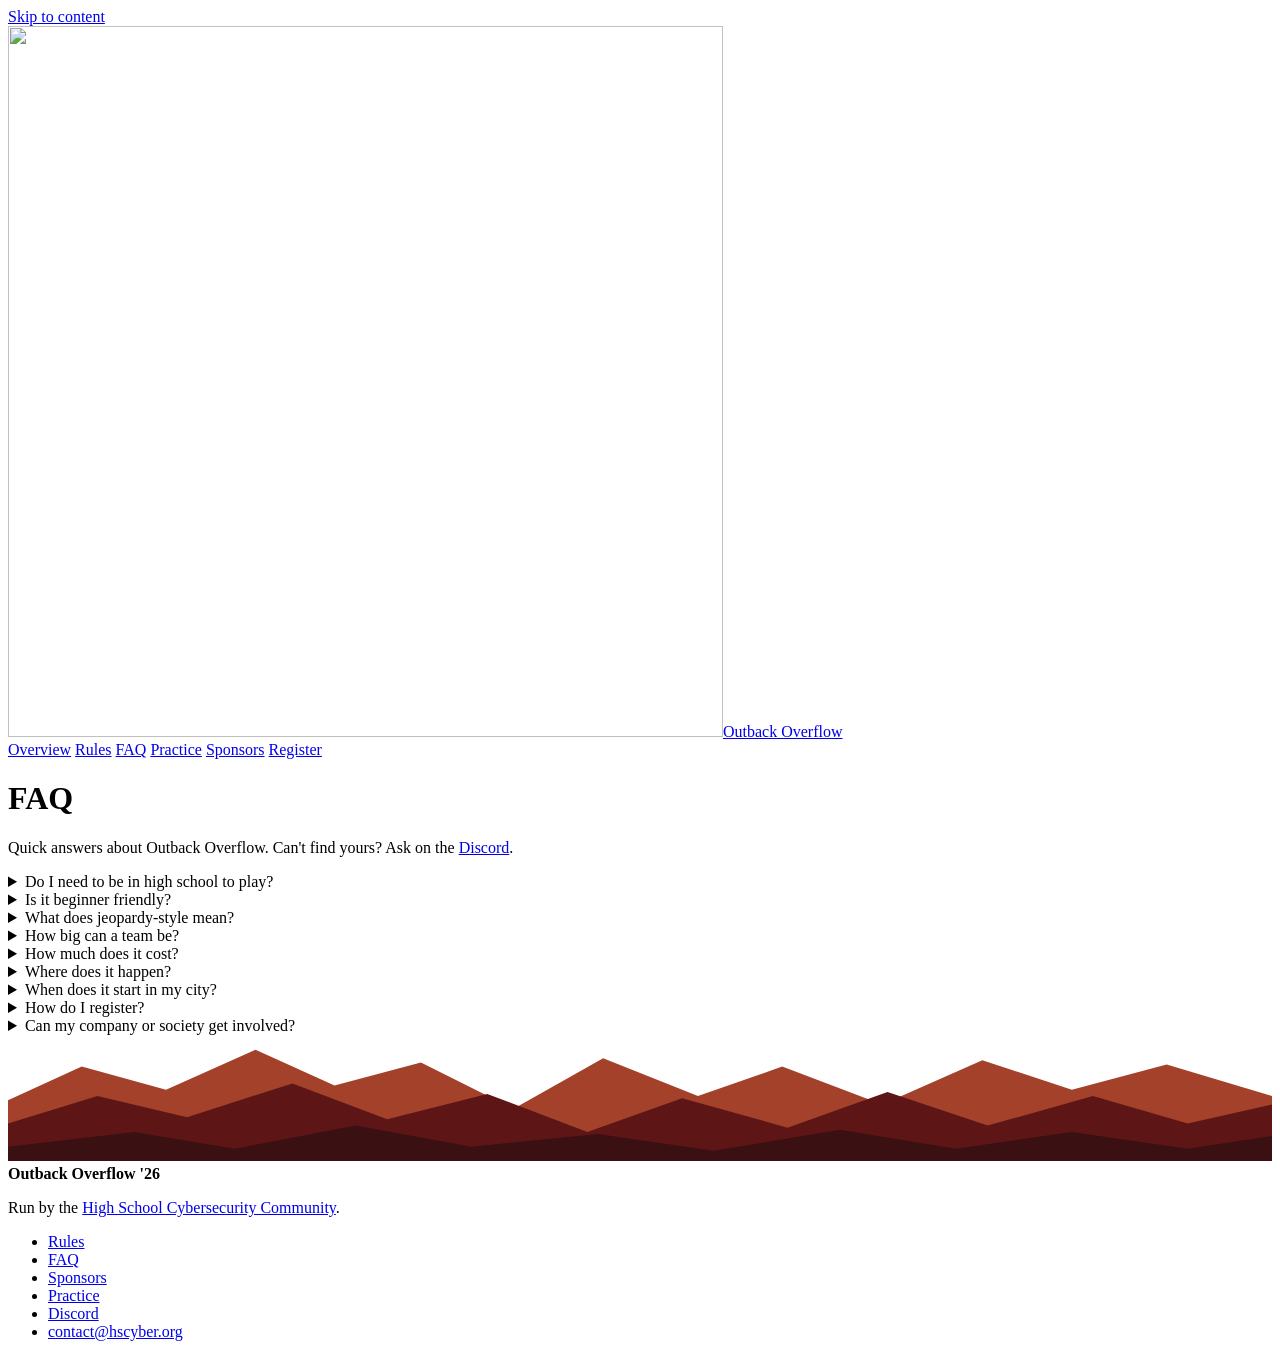
==== faq.html @ 1b4302b2 "Merge pull request #1 from AidenMohan/master pre event update" ====
<!DOCTYPE html>
<html lang="en-AU">
<head>
  <meta charset="utf-8">
  <meta name="viewport" content="width=device-width, initial-scale=1">
  <title>FAQ | Outback Overflow '26</title>
  <meta name="description" content="Answers about Outback Overflow '26: who can play, team size, cost, start times, registration and prizes.">
  <meta name="theme-color" content="#171a2d">
  <link rel="canonical" href="https://outbackoverflow26.hscyber.org/faq.html">
  
  <link rel="icon" href="/favicon.svg" type="image/svg+xml">
  <link rel="icon" href="/favicon.ico" sizes="32x32">
  <link rel="preload" href="/fonts/big-shoulders-display-latin-wght-normal.woff2" as="font" type="font/woff2" crossorigin>
  <link rel="preload" href="/fonts/atkinson-hyperlegible-next-latin-400-normal.woff2" as="font" type="font/woff2" crossorigin>
  <link rel="stylesheet" href="/styles.css">
  <meta property="og:site_name" content="Outback Overflow '26">
  <meta property="og:type" content="website">
  <meta property="og:title" content="FAQ | Outback Overflow '26">
  <meta property="og:description" content="Answers about Outback Overflow '26: who can play, team size, cost, start times, registration and prizes.">
  <meta property="og:url" content="https://outbackoverflow26.hscyber.org/faq.html">
  <meta property="og:image" content="https://outbackoverflow26.hscyber.org/media/og.png">
  <meta property="og:image:width" content="1200">
  <meta property="og:image:height" content="630">
  <meta property="og:image:alt" content="Outback Overflow '26 logo: a low-poly red rock with a red flag on top">
  <meta name="twitter:card" content="summary_large_image">
  <script src="./main.js"></script>
</head>
<body>
  <a class="skip" href="#main">Skip to content</a>
  <header class="site-header">
    <div class="wrap">
      <a class="brand" href="/"><img src="/media/logo.png" alt="" width="715" height="711"><span>Outback Overflow</span></a>
      <nav class="nav" aria-label="Main">
        <a href="/">Overview</a>
        <a href="/rules.html">Rules</a>
        <a href="/faq.html" aria-current="page">FAQ</a>
        <a href="https://practice.hscyber.org/2026/">Practice</a>
        <a href="/sponsors.html">Sponsors</a>
        <a class="btn" href="javascript:void(0)" onclick='ToEvent()'>Register</a>
      </nav>
    </div>
  </header>

  <main id="main" class="wrap page">
    <h1>FAQ</h1>
    <p class="lede">Quick answers about Outback Overflow. Can't find yours? Ask on the <a href="https://hscyber.org/discord">Discord</a>.</p>
    <div class="faq body">
      <details><summary>Do I need to be in high school to play?</summary><div class="answer"><p>No. Outback Overflow is open to everyone. High school teams also compete for their own prizes.</p></div></details>
      <details><summary>Is it beginner friendly?</summary><div class="answer"><p>Yes. Challenges range from introductory to advanced, so there's something for every level.</p></div></details>
      <details><summary>What does jeopardy-style mean?</summary><div class="answer"><p>Challenges sit on a board, grouped by category and difficulty. Your team chooses which to attempt, in any order, and scores points for each flag it submits.</p></div></details>
      <details><summary>How big can a team be?</summary><div class="answer"><p>Teams of up to 4 members are allowed.</p></div></details>
      <details><summary>How much does it cost?</summary><div class="answer"><p>Nothing. Outback Overflow is free.</p></div></details>
      <details><summary>Where does it happen?</summary><div class="answer"><p>Online, hosted on CTFd. You can play from anywhere.</p></div></details>
      <details><summary>When does it start in my city?</summary><div class="answer"><p>The event runs from 10:00 AEDT on Saturday 21 November 2026 to 10:00 AEDT on Sunday 22 November 2026. Check the <a href="/#when-h">time zone table</a> to see what that is where you live.</p></div></details>
      <details><summary>How do I register?</summary><div class="answer"><p>Registration is open on our CTFd instance at <a href="https://ctf.hscyber.org/register">ctf.hscyber.org</a>. Join the <a href="https://hscyber.org/discord">Discord</a> to find teammates, or register your spot in the in-person event <a  href="javascript:void(0)" onclick='ToEvent()'>here</a>.</div></details>
      <details><summary>Can my company or society get involved?</summary><div class="answer"><p>Yes. See <a href="/sponsors.html">how to sponsor Outback Overflow</a> or email <a href="mailto:contact@hscyber.org">contact@hscyber.org</a>.</p></div></details>
    </div>
  </main>

  <div class="ground">
    <svg class="ridge" viewBox="0 0 1200 120" preserveAspectRatio="none" aria-hidden="true" focusable="false">
      <polygon fill="#a3412a" points="0,120 0,62 70,30 150,52 235,14 310,48 392,26 480,70 565,22 655,58 735,30 830,66 925,24 1010,52 1100,28 1200,58 1200,120"/>
      <polygon fill="#5e1516" points="0,120 0,84 85,58 170,78 270,46 360,80 455,56 550,92 640,60 740,88 835,54 930,86 1030,58 1120,84 1200,66 1200,120"/>
      <polygon fill="#3a1012" points="0,120 0,106 120,92 215,108 330,86 440,106 560,94 670,110 790,90 900,108 1010,92 1120,108 1200,96 1200,120"/>
    </svg>
    <footer class="site-footer">
      <div class="wrap">
        <div>
          <strong>Outback Overflow '26</strong>
          <p>Run by the <a href="https://hscyber.org/">High School Cybersecurity Community</a>.</p>
        </div>
        <ul>
          <li><a href="/rules.html">Rules</a></li>
          <li><a href="/faq.html">FAQ</a></li>
          <li><a href="/sponsors.html">Sponsors</a></li>
          <li><a href="https://practice.hscyber.org/2026/">Practice</a></li>
          <li><a href="https://hscyber.org/discord">Discord</a></li>
          <li><a href="mailto:contact@hscyber.org">contact@hscyber.org</a></li>
        </ul>
      </div>
    </footer>
  </div>
</body>
</html>
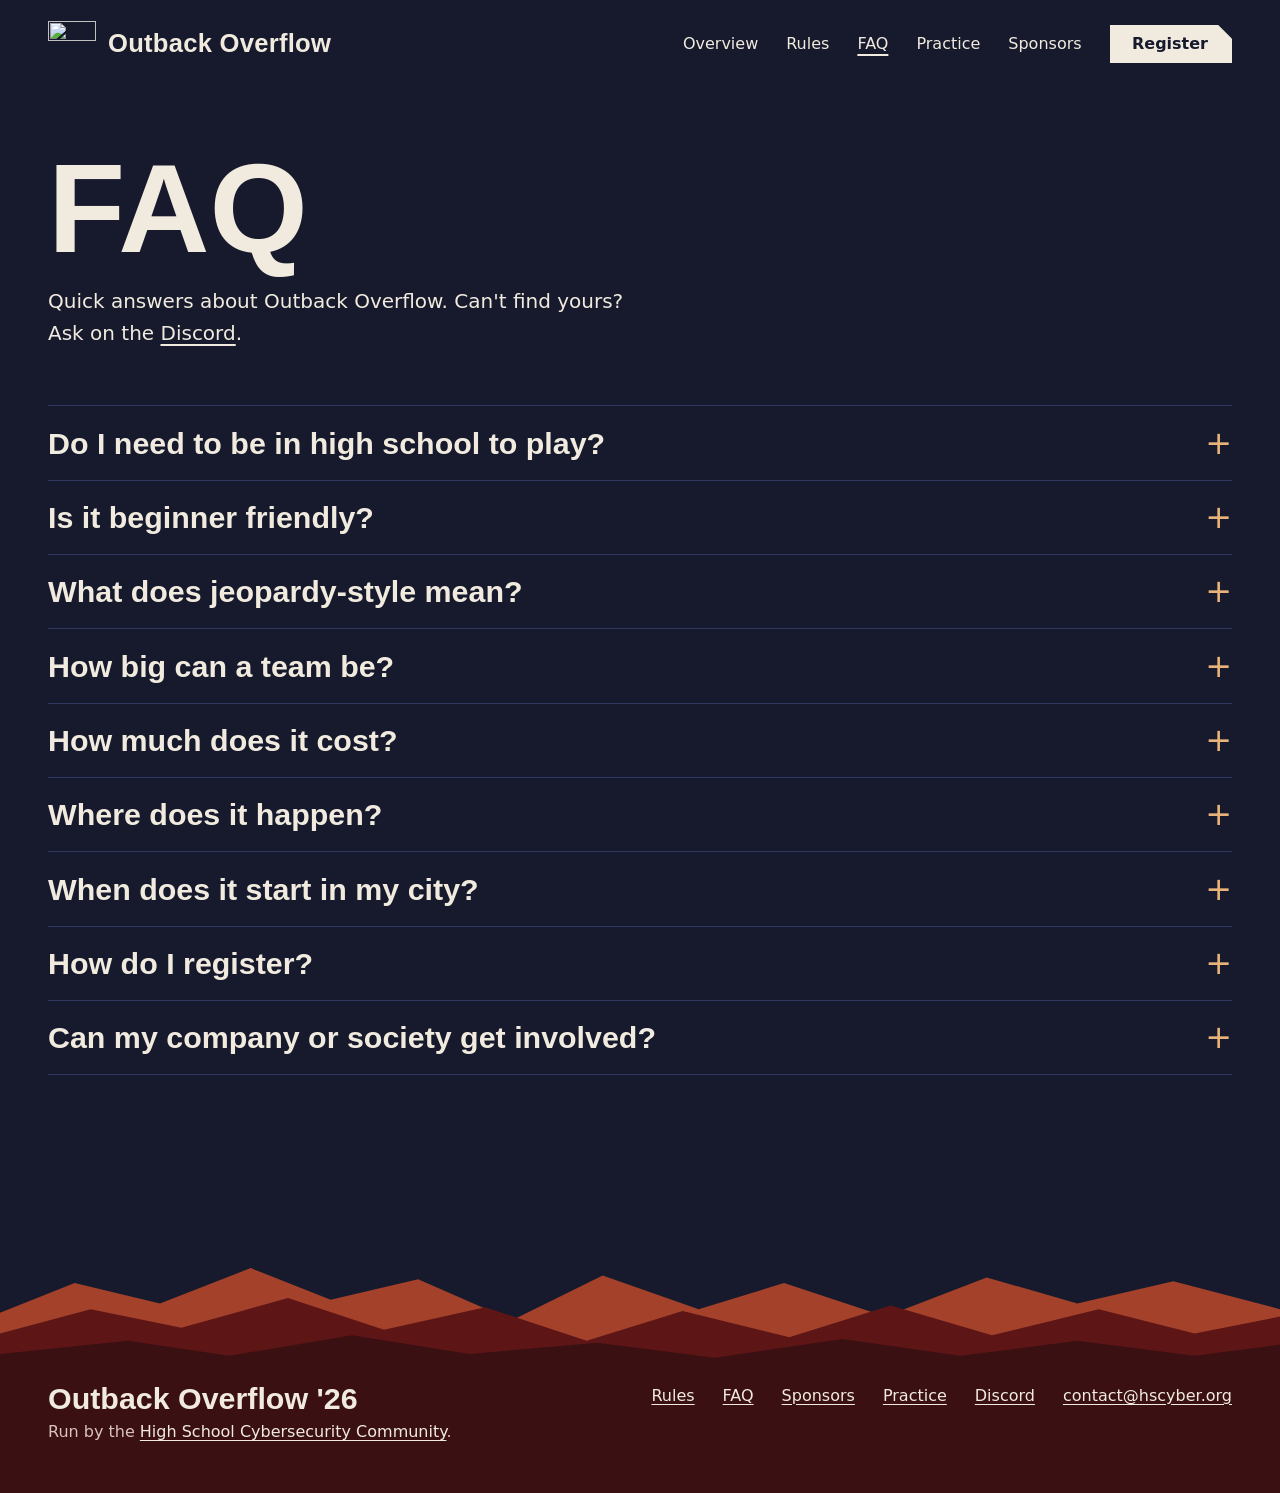
==== commit fa9934d3: "Update event duration to 36 hours and adjust related descriptions" ====
--- a/faq.html
+++ b/faq.html
@@ -51,7 +51,7 @@
       <details><summary>How big can a team be?</summary><div class="answer"><p>Teams of up to 4 members are allowed.</p></div></details>
       <details><summary>How much does it cost?</summary><div class="answer"><p>Nothing. Outback Overflow is free.</p></div></details>
       <details><summary>Where does it happen?</summary><div class="answer"><p>Online, hosted on CTFd. You can play from anywhere.</p></div></details>
-      <details><summary>When does it start in my city?</summary><div class="answer"><p>The event runs from 10:00 AEDT on Saturday 21 November 2026 to 10:00 AEDT on Sunday 22 November 2026. Check the <a href="/#when-h">time zone table</a> to see what that is where you live.</p></div></details>
+      <details><summary>When does it start in my city?</summary><div class="answer"><p>The event runs from 10:00 AEDT on Saturday 21 November 2026 to <s>10:00 AEDT</s> 22:00 AEDT on Sunday 22 November 2026. Check the <a href="/#when-h">time zone table</a> to see what that is where you live.</p></div></details>
       <details><summary>How do I register?</summary><div class="answer"><p>Registration is open on our CTFd instance at <a href="https://ctf.hscyber.org/register">ctf.hscyber.org</a>. Join the <a href="https://hscyber.org/discord">Discord</a> to find teammates, or register your spot in the in-person event <a  href="javascript:void(0)" onclick='ToEvent()'>here</a>.</div></details>
       <details><summary>Can my company or society get involved?</summary><div class="answer"><p>Yes. See <a href="/sponsors.html">how to sponsor Outback Overflow</a> or email <a href="mailto:contact@hscyber.org">contact@hscyber.org</a>.</p></div></details>
     </div>
--- a/styles.css
+++ b/styles.css
@@ -0,0 +1,321 @@
+/* Outback Overflow '26
+   Design notes
+   - Dark only: the logo has white lettering on a transparent background.
+   - The recurring motif is the buffer: 36 cells for 36 hours, then red cells that spill past the edge.
+   - Red (--flag) means the flag and the overflow. Sand is for everything else that needs emphasis.
+   - Cut corner on buttons and panels echoes the faceted rock in the logo. */
+
+@font-face {
+  font-family: "Big Shoulders Display";
+  src: url("/fonts/big-shoulders-display-latin-wght-normal.woff2") format("woff2");
+  font-weight: 100 900;
+  font-display: swap;
+}
+@font-face {
+  font-family: "Atkinson Hyperlegible Next";
+  src: url("/fonts/atkinson-hyperlegible-next-latin-400-normal.woff2") format("woff2");
+  font-weight: 400;
+  font-display: swap;
+}
+@font-face {
+  font-family: "Atkinson Hyperlegible Next";
+  src: url("/fonts/atkinson-hyperlegible-next-latin-700-normal.woff2") format("woff2");
+  font-weight: 700;
+  font-display: swap;
+}
+
+:root {
+  color-scheme: dark;
+
+  --ink: #171a2d;
+  --ink-2: #1f2340;
+  --line: #313861;
+  --chalk: #f1ebdf;
+  --dust: #b0b5cd;
+  --sand: #e8b27a;
+  --rust: #a3412a;
+  --rust-deep: #5e1516;
+  --earth: #3a1012;
+  --flag: #ff4c4c;
+  --flag-hover: #ff7373;
+
+  --display: "Big Shoulders Display", "Arial Narrow", Impact, sans-serif;
+  --text: "Atkinson Hyperlegible Next", system-ui, sans-serif;
+  --mono: ui-monospace, "SF Mono", Menlo, Consolas, monospace;
+
+  --gutter: clamp(1.25rem, 5vw, 3rem);
+  --wrap: 74rem;
+  --cut: 14px;
+}
+
+*, *::before, *::after { box-sizing: border-box; }
+html { -webkit-text-size-adjust: 100%; }
+
+body {
+  margin: 0;
+  background: var(--ink);
+  color: var(--chalk);
+  font: 400 1.125rem/1.6 var(--text);
+  overflow-x: clip;
+}
+
+img, svg { display: block; max-width: 100%; }
+img { height: auto; }
+
+h1, h2, h3 { font-family: var(--display); margin: 0; text-wrap: balance; }
+p { margin: 0; text-wrap: pretty; }
+a { color: inherit; text-decoration-thickness: 0.08em; text-underline-offset: 0.2em; }
+a:hover { text-decoration-thickness: 0.14em; }
+code, .mono { font-family: var(--mono); font-size: 0.92em; background: var(--ink-2); padding: 0.1em 0.4em; }
+
+:focus-visible { outline: 3px solid var(--chalk); outline-offset: 3px; }
+
+.wrap { width: min(var(--wrap), 100% - 2 * var(--gutter)); margin-inline: auto; }
+
+.skip { position: absolute; left: var(--gutter); top: -4rem; background: var(--chalk); color: var(--ink); padding: 0.6rem 1rem; z-index: 10; }
+.skip:focus { top: 0.75rem; }
+
+/* ---------- Buttons ---------- */
+
+.btn {
+  display: inline-block;
+  padding: 0.8rem 1.5rem 0.8rem 1.4rem;
+  font: 700 1rem/1.2 var(--text);
+  text-decoration: none;
+  color: var(--ink);
+  background: var(--chalk);
+  clip-path: polygon(0 0, calc(100% - var(--cut)) 0, 100% var(--cut), 100% 100%, 0 100%);
+  transition: background-color 0.15s;
+}
+.btn:hover { background: #fff; }
+.btn:focus-visible { clip-path: none; }
+.btn--flag { background: var(--flag); }
+.btn--flag:hover { background: var(--flag-hover); }
+.btn--quiet { background: var(--line); color: var(--chalk); }
+.btn--quiet:hover { background: #3d4678; }
+
+.actions { display: flex; flex-wrap: wrap; gap: 0.75rem; margin-top: 2rem; }
+.register-in-person { align-self: center; color: var(--sand); font-size: 0.85rem; line-height: 1.25; }
+
+/* ---------- Header ---------- */
+
+.site-header { padding-block: 1.25rem; }
+.site-header .wrap { display: flex; align-items: center; justify-content: space-between; gap: 1rem 2rem; flex-wrap: wrap; }
+.brand { display: flex; align-items: center; gap: 0.75rem; text-decoration: none; font: 800 1.6rem/1 var(--display); letter-spacing: 0.01em; }
+.brand img { width: 3rem; }
+.nav { display: flex; align-items: center; gap: 0.5rem 1.75rem; flex-wrap: wrap; font-size: 1rem; }
+.nav a:not(.btn) { text-decoration: none; padding-block: 0.3rem; }
+.nav a:not(.btn):hover,
+.nav a[aria-current="page"] { text-decoration: underline; text-decoration-thickness: 0.12em; text-underline-offset: 0.3em; }
+.nav .btn { padding-block: 0.6rem; }
+
+/* ---------- Hero ---------- */
+
+.hero {
+  display: grid;
+  grid-template-columns: minmax(0, 23rem) minmax(0, 1fr);
+  gap: clamp(1.5rem, 5vw, 4.5rem);
+  align-items: center;
+  padding-block: clamp(1.5rem, 4vw, 3.5rem) clamp(2.5rem, 5vw, 4rem);
+}
+.hero h1 { margin: 0; }
+.hero h1 img { width: 100%; }
+
+.display {
+  font: 800 clamp(2rem, 0.9rem + 3.2vw, 4rem) / 0.95 var(--display);
+  text-transform: uppercase;
+  letter-spacing: 0.005em;
+  text-wrap: balance;
+}
+.hero .lede { margin-top: 1.5rem; max-width: 36rem; font-size: 1.25rem; }
+.hero .note { margin-top: 1.25rem; color: var(--dust); font-size: 1rem; }
+
+/* ---------- The buffer ---------- */
+
+.clock { padding-bottom: clamp(3rem, 6vw, 5rem); overflow-x: clip; }
+.clock-head { display: flex; flex-wrap: wrap; justify-content: space-between; align-items: baseline; gap: 0.25rem 2rem; margin-bottom: 1.1rem; }
+.status { font-size: 1.2rem; display: flex; flex-wrap: wrap; align-items: baseline; gap: 0 0.45rem; }
+.status .num { font: 800 clamp(2.4rem, 1.6rem + 2.4vw, 3.6rem)/1 var(--display); color: var(--sand); font-variant-numeric: tabular-nums; }
+.status .num + .unit { margin-right: 0.6rem; }
+.status .rest { margin-left: 0.2rem; }
+.clock-head .when { color: var(--dust); font-size: 1rem; }
+
+.buffer {
+  display: grid;
+  grid-template-columns: repeat(44, 1fr);
+  gap: 4px;
+  width: calc(100% * 44 / 36);
+}
+.buffer i { display: block; height: clamp(2.2rem, 4.5vw, 3.6rem); background: rgba(232, 178, 122, 0.3); }
+.buffer .c { animation: scan 0.55s ease-out both; animation-delay: calc(var(--i) * 32ms + 0.2s); }
+.buffer .o {
+  background: var(--flag);
+  opacity: calc(0.95 - var(--k) * 0.115);
+  animation: spill 0.4s ease-out both;
+  animation-delay: calc(24 * 32ms + 0.3s + var(--k) * 40ms);
+}
+.buffer .c.on { background: var(--sand); }
+.buffer .c.now { background: var(--chalk); }
+
+@keyframes scan { 0% { background: var(--sand); } }
+@keyframes spill { from { transform: translateX(-12px); opacity: 0; } }
+
+.ticks { position: relative; height: 3.2rem; margin-top: 0.4rem; font-size: 0.95rem; color: var(--dust); }
+.ticks span { position: absolute; top: 0; padding: 0.35rem 0 0 0.5rem; border-left: 1px solid var(--dust); line-height: 1.25; left: calc(var(--t) * 100% / 36); white-space: nowrap; }
+.ticks span { font: 600 1.2rem/1.2 var(--display); letter-spacing: 0.02em; }
+
+/* ---------- Sections ---------- */
+
+.section { padding-block: clamp(2.5rem, 6vw, 5rem); }
+.section h2 { font-size: clamp(2.6rem, 1.4rem + 3.4vw, 4.5rem); font-weight: 800; line-height: 0.95; }
+.section .intro { margin-top: 1.25rem; max-width: 34rem; color: var(--dust); }
+
+.split { display: grid; grid-template-columns: minmax(0, 4fr) minmax(0, 8fr); gap: clamp(1.5rem, 5vw, 5rem); align-items: start; }
+
+/* spec sheet */
+.spec { margin: 0; }
+.spec > div { display: grid; grid-template-columns: minmax(0, 11rem) minmax(0, 1fr); gap: 0.25rem 2rem; padding-block: 1.2rem; border-top: 1px solid var(--line); }
+.spec > div:last-child { border-bottom: 1px solid var(--line); }
+.spec dt { font: 700 2rem/1.1 var(--display); color: var(--sand); }
+.spec dd { margin: 0; max-width: 38rem; }
+.spec dd strong { font-weight: 700; }
+
+/* steps (a real sequence, so numbered) */
+.steps { list-style: none; margin: 0; padding: 0; counter-reset: s; }
+.steps li { counter-increment: s; display: grid; grid-template-columns: 4.5rem minmax(0, 1fr); gap: 0 1rem; padding-block: 1.4rem; border-top: 1px solid var(--line); }
+.steps li:last-child { border-bottom: 1px solid var(--line); }
+.steps li::before { content: counter(s); font: 800 3.4rem/0.9 var(--display); color: var(--flag); grid-row: span 2; }
+.steps h3 { font-size: 1.9rem; line-height: 1.1; font-weight: 700; }
+.steps p { margin-top: 0.35rem; color: var(--dust); max-width: 36rem; }
+
+/* categories */
+.cats { list-style: none; margin: 0; padding: 0; display: grid; grid-template-columns: repeat(2, minmax(0, 1fr)); gap: 0 clamp(1.5rem, 4vw, 3.5rem); }
+.cats li { padding-block: 1.1rem; border-top: 1px solid var(--line); }
+.cats h3 { font-size: 1.9rem; font-weight: 700; line-height: 1.1; }
+.cats p { margin-top: 0.25rem; color: var(--dust); }
+.cats-note { margin-top: 1.5rem; max-width: 40rem; }
+
+/* prizes */
+.prizes { list-style: none; margin: 0; padding: 0; }
+.prizes > li { padding: 2.25rem; border: 1px solid var(--line); background: var(--ink-2); }
+.prizes h3 { color: var(--sand); font-size: 2.6rem; line-height: 1.1; font-weight: 700; }
+.prizes ul { margin: 1.25rem 0 0; padding-left: 1.75rem; color: var(--dust); font-size: 1.25rem; }
+.prizes ul ul { margin: 0.35rem 0 0; padding-left: 1.25rem; }
+.prizes ul li + li { margin-top: 0.5rem; }
+.prizes ul strong { color: var(--chalk); }
+.prize-rank { display: inline-block; min-width: 4.2rem; font-size: 1.4em; }
+.prize-rank--1 { color: #f2c14e !important; }
+.prize-rank--2 { color: #c7d0dc !important; }
+.prize-rank--3 { color: #cd7f32 !important; }
+.prize-rank--4,
+.prize-rank--5 { color: var(--dust) !important; }
+.prize-summary { margin: 0; padding-left: 1.5rem; color: var(--dust); }
+.prize-summary li + li { margin-top: 0.45rem; }
+.prize-summary .prize-rank { font-size: 1.1em; }
+.prize-summary-items { list-style: none; margin: 0.35rem 0 0; padding: 0; }
+.prize-summary-items li + li { margin-top: 0.2rem; }
+.prize-summary-link { display: inline-block; margin-top: 1rem; color: var(--chalk); }
+
+/* time zones */
+.tz { width: 100%; border-collapse: collapse; font-variant-numeric: tabular-nums; }
+.tz caption { text-align: left; color: var(--dust); padding-bottom: 0.75rem; }
+.tz th, .tz td { text-align: left; padding: 0.7rem 1rem 0.7rem 0; border-top: 1px solid var(--line); font-weight: 400; vertical-align: baseline; }
+.tz thead th { font-weight: 700; border-top: 0; color: var(--chalk); }
+.tz td { font: 600 1.35rem/1.3 var(--display); letter-spacing: 0.02em; }
+.tz tbody th { font-weight: 400; }
+.tz tr.local th, .tz tr.local td { color: var(--sand); font-weight: 700; }
+.tz tr.local[hidden] { display: none; }
+.tz tbody tr:last-child th, .tz tbody tr:last-child td { border-bottom: 1px solid var(--line); }
+
+/* registration panel */
+.panel {
+  background: var(--rust-deep);
+  padding: clamp(1.75rem, 4vw, 3.5rem);
+  clip-path: polygon(0 0, calc(100% - 56px) 0, 100% 56px, 100% 100%, 0 100%);
+}
+.panel h2 { font-size: clamp(2.4rem, 1.4rem + 3vw, 4rem); font-weight: 800; line-height: 0.95; }
+.panel p { margin-top: 1rem; max-width: 36rem; }
+
+/* sponsors */
+.empty { border: 1px dashed var(--line); padding: 1.5rem; max-width: 40rem; color: var(--dust); margin-top: 1.5rem; }
+.sponsor-tier { padding-block: 1.5rem; }
+.sponsor-tier + .sponsor-tier { margin-top: 1rem; border-top: 1px solid var(--line); }
+.sponsor-tier h3 { color: var(--sand); font: 700 3rem/1.1 var(--display); text-transform: uppercase; }
+.sponsors { display: flex; flex-wrap: wrap; gap: 2.5rem 4rem; align-items: center; list-style: none; margin: 2rem 0 0; padding: 0; }
+.sponsors li { display: block; min-width: 12rem; width: 100%; padding: 1.5rem; border: 1px solid var(--line); background: var(--ink-2); }
+.sponsors a { display: grid; gap: 0.35rem; justify-items: start; text-decoration: none; }
+.sponsor-logos { display: flex; align-items: center; gap: 1.5rem; width: 100%; min-width: 0; }
+.sponsor-logos a { display: block; flex: 1 1 0; min-width: 0; }
+.sponsors img { max-width: 100%; max-height: 12rem; width: auto; height: auto; object-fit: contain; }
+.sponsor-logos img { width: 100%; }
+.sponsor-logo--white { padding: 0.75rem; background: #fff; border-radius: 0.75rem; }
+.sponsors .sponsor-name { color: var(--chalk); font-size: 2rem; font-weight: bolder; }
+.sponsors p { margin-top: 1rem; color: var(--chalk); }
+.sponsors p a { display: inline-block; text-decoration: underline;}
+
+/* ---------- Sub pages ---------- */
+
+.page { padding-block: clamp(1.5rem, 5vw, 4rem) clamp(3rem, 7vw, 6rem); }
+.page h1 { font: 800 clamp(3.6rem, 1.5rem + 8vw, 8rem)/0.9 var(--display); text-transform: uppercase; }
+.page .lede { margin-top: 1.25rem; max-width: 36rem; font-size: 1.25rem; }
+.page .body { margin-top: clamp(2rem, 5vw, 3.5rem); }
+
+.rules { list-style: none; margin: 0; padding: 0; }
+.rules li { padding-block: 1.4rem; border-top: 1px solid var(--line); display: grid; grid-template-columns: minmax(0, 7fr) minmax(0, 5fr); gap: 0.25rem 2.5rem; align-items: baseline; }
+.rules li:last-child { border-bottom: 1px solid var(--line); }
+.rules h2 { font: 700 2rem/1.1 var(--display); }
+.rules p { color: var(--dust); }
+
+.faq details { border-top: 1px solid var(--line); }
+.faq details:last-child { border-bottom: 1px solid var(--line); }
+.faq summary {
+  list-style: none; cursor: pointer; display: flex; justify-content: space-between; align-items: baseline; gap: 1.5rem;
+  padding-block: 1.2rem; font: 700 1.9rem/1.15 var(--display);
+}
+.faq summary::-webkit-details-marker { display: none; }
+.faq summary::after { content: "+"; font: 400 2rem/1 var(--text); color: var(--sand); flex: none; }
+.faq details[open] summary::after { content: "\2212"; }
+.faq summary:hover { color: var(--sand); }
+.faq .answer { padding: 0 0 1.5rem; max-width: 40rem; color: var(--dust); }
+.faq .answer p + p { margin-top: 0.75rem; }
+.faq .answer a { color: var(--chalk); }
+
+.ways { list-style: none; margin: 0; padding: 0; }
+.ways li { padding-block: 1.3rem; border-top: 1px solid var(--line); display: grid; grid-template-columns: minmax(0, 5fr) minmax(0, 7fr); gap: 0.25rem 2.5rem; align-items: baseline; }
+.ways li:last-child { border-bottom: 1px solid var(--line); }
+.ways h3 { font: 700 1.9rem/1.1 var(--display); }
+.ways p { color: var(--dust); }
+
+/* ---------- Footer with ridge ---------- */
+
+.ground { margin-top: clamp(3rem, 7vw, 6rem); }
+.ridge { width: 100%; height: clamp(3.5rem, 9vw, 7rem); display: block; }
+.site-footer { background: var(--earth); padding-block: 1rem 3rem; font-size: 1rem; color: #d9c3bd; }
+.site-footer .wrap { display: flex; flex-wrap: wrap; justify-content: space-between; gap: 1.5rem 3rem; }
+.site-footer strong { display: block; color: var(--chalk); font: 800 1.9rem/1 var(--display); margin-bottom: 0.4rem; }
+.site-footer ul { list-style: none; margin: 0; padding: 0; display: flex; flex-wrap: wrap; gap: 0.5rem 1.75rem; }
+.site-footer a { color: var(--chalk); }
+
+/* ---------- Responsive ---------- */
+
+@media (max-width: 62rem) {
+  .hero { grid-template-columns: minmax(0, 15rem) minmax(0, 1fr); }
+  .split { grid-template-columns: 1fr; }
+}
+@media (max-width: 46rem) {
+  .hero { grid-template-columns: 1fr; }
+  .hero h1 { max-width: 15rem; }
+  .cats { grid-template-columns: 1fr; }
+  .prizes { grid-template-columns: 1fr; }
+  .spec > div, .rules li, .ways li { grid-template-columns: 1fr; }
+  .steps li { grid-template-columns: 3.25rem minmax(0, 1fr); }
+  .steps li::before { font-size: 2.6rem; }
+  .brand span { display: none; }
+  .ticks span:nth-child(even) { display: none; }
+  .buffer { gap: 2px; }
+}
+
+@media (prefers-reduced-motion: reduce) {
+  .buffer .c, .buffer .o { animation: none; }
+  * { transition: none !important; }
+}
